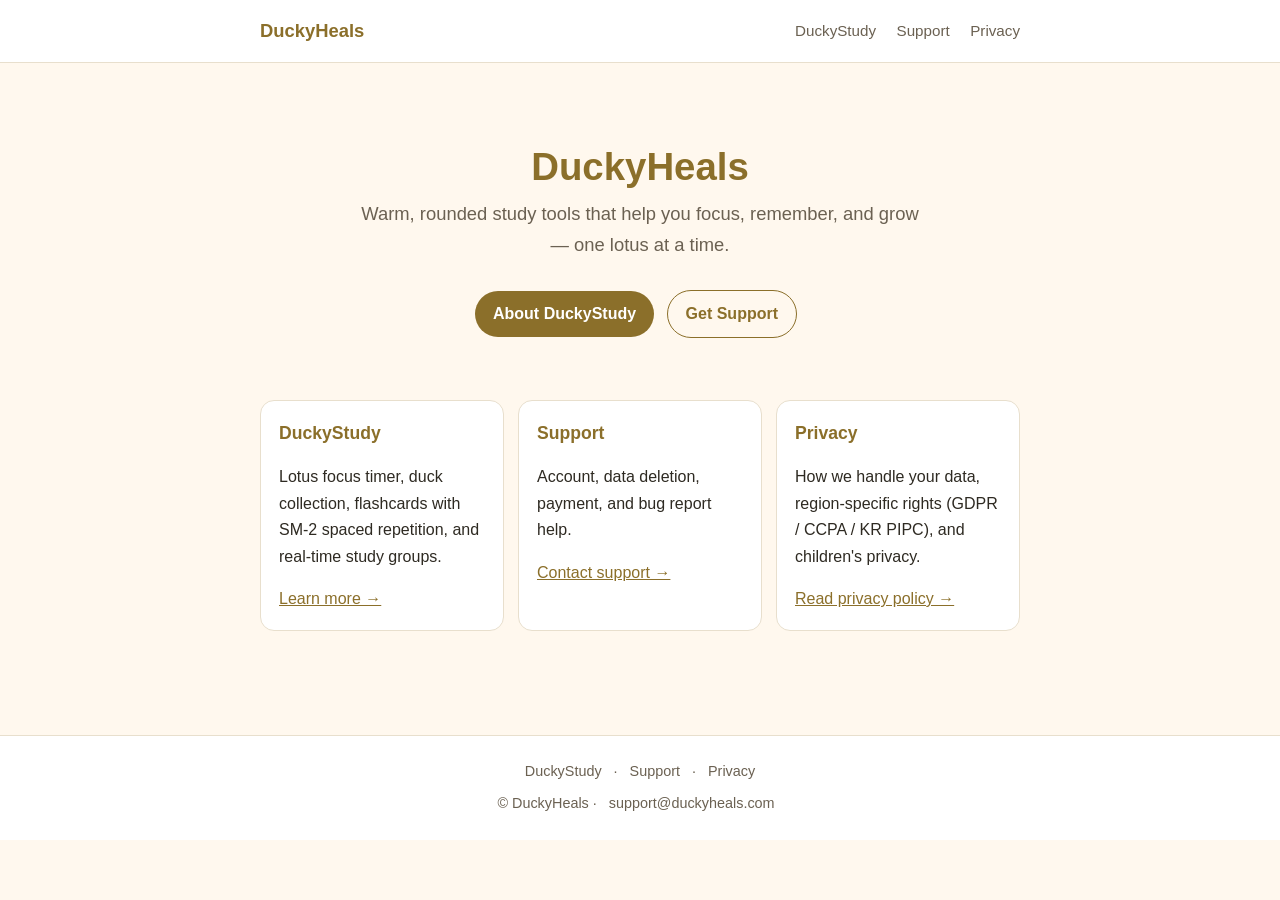
==== index.html @ 0af98d82 "feat: privacy policy + support + duckystudy marketing pages (iOS submission) Static pages for App St" ====
<!DOCTYPE html>
<html lang="en">
<head>
<meta charset="utf-8">
<meta name="viewport" content="width=device-width, initial-scale=1">
<title>DuckyHeals</title>
<meta name="description" content="DuckyHeals — DuckyStudy support, privacy, and product information.">
<link rel="stylesheet" href="/assets/style.css">
</head>
<body>
<header class="site">
  <div class="inner">
    <a class="brand" href="/">DuckyHeals</a>
    <nav>
      <a href="/duckystudy">DuckyStudy</a>
      <a href="/support">Support</a>
      <a href="/privacy">Privacy</a>
    </nav>
  </div>
</header>

<main class="container">
  <div class="hero">
    <h1>DuckyHeals</h1>
    <p class="tagline">Warm, rounded study tools that help you focus, remember, and grow — one lotus at a time.</p>
    <a class="btn" href="/duckystudy">About DuckyStudy</a>
    <a class="btn secondary" href="/support">Get Support</a>
  </div>

  <div class="features">
    <div class="feature">
      <h3>DuckyStudy</h3>
      <p>Lotus focus timer, duck collection, flashcards with SM-2 spaced repetition, and real-time study groups.</p>
      <a href="/duckystudy">Learn more &rarr;</a>
    </div>
    <div class="feature">
      <h3>Support</h3>
      <p>Account, data deletion, payment, and bug report help.</p>
      <a href="/support">Contact support &rarr;</a>
    </div>
    <div class="feature">
      <h3>Privacy</h3>
      <p>How we handle your data, region-specific rights (GDPR / CCPA / KR PIPC), and children's privacy.</p>
      <a href="/privacy">Read privacy policy &rarr;</a>
    </div>
  </div>
</main>

<footer class="site">
  <div>
    <a href="/duckystudy">DuckyStudy</a> ·
    <a href="/support">Support</a> ·
    <a href="/privacy">Privacy</a>
  </div>
  <div style="margin-top:8px;">&copy; DuckyHeals · <a href="mailto:support@duckyheals.com">support@duckyheals.com</a></div>
</footer>
</body>
</html>
---- assets/style.css ----
/* DuckyHeals CS site */
:root {
  --primary: #8B6F2A;
  --primary-dark: #6E561F;
  --bg: #FFF8EE;
  --card: #FFFFFF;
  --text: #2E2A22;
  --muted: #6B6152;
  --border: #E8DFCD;
}

* { box-sizing: border-box; }

html, body {
  margin: 0;
  padding: 0;
  background: var(--bg);
  color: var(--text);
  font-family: "Comfortaa", "Poppins", -apple-system, BlinkMacSystemFont, "Segoe UI", Roboto, sans-serif;
  line-height: 1.65;
  -webkit-font-smoothing: antialiased;
}

.container {
  max-width: 800px;
  margin: 0 auto;
  padding: 32px 20px 80px;
}

header.site {
  border-bottom: 1px solid var(--border);
  background: var(--card);
}
header.site .inner {
  max-width: 800px;
  margin: 0 auto;
  padding: 16px 20px;
  display: flex;
  align-items: center;
  justify-content: space-between;
  flex-wrap: wrap;
  gap: 12px;
}
header.site a.brand {
  font-weight: 700;
  color: var(--primary);
  text-decoration: none;
  font-size: 1.15rem;
}
header.site nav a {
  color: var(--muted);
  text-decoration: none;
  margin-left: 16px;
  font-size: 0.95rem;
}
header.site nav a:hover { color: var(--primary); }

h1 {
  color: var(--primary);
  font-size: 2rem;
  margin: 0 0 8px;
  line-height: 1.25;
}
h2 {
  color: var(--primary-dark);
  font-size: 1.35rem;
  margin: 32px 0 12px;
  line-height: 1.3;
}
h3 {
  font-size: 1.1rem;
  margin: 20px 0 8px;
  color: var(--text);
}
p, li { color: var(--text); }
.muted { color: var(--muted); font-size: 0.92rem; }

ul, ol { padding-left: 22px; }
li { margin: 4px 0; }

a { color: var(--primary); }

.card {
  background: var(--card);
  border: 1px solid var(--border);
  border-radius: 14px;
  padding: 20px 22px;
  margin: 16px 0;
}

.meta {
  font-size: 0.9rem;
  color: var(--muted);
  margin-bottom: 24px;
}

hr { border: none; border-top: 1px solid var(--border); margin: 32px 0; }

.faq-q { font-weight: 700; margin-top: 18px; }
.faq-a { margin-top: 4px; color: var(--muted); }

.btn {
  display: inline-block;
  background: var(--primary);
  color: #fff;
  padding: 10px 18px;
  border-radius: 999px;
  text-decoration: none;
  font-weight: 700;
  margin: 6px 8px 6px 0;
}
.btn.secondary { background: transparent; color: var(--primary); border: 1.5px solid var(--primary); }

footer.site {
  border-top: 1px solid var(--border);
  padding: 24px 20px;
  text-align: center;
  color: var(--muted);
  font-size: 0.9rem;
  background: var(--card);
}
footer.site a { color: var(--muted); text-decoration: none; margin: 0 8px; }
footer.site a:hover { color: var(--primary); }

.hero {
  padding: 48px 0 32px;
  text-align: center;
}
.hero h1 { font-size: 2.4rem; }
.hero p.tagline {
  font-size: 1.15rem;
  color: var(--muted);
  max-width: 560px;
  margin: 8px auto 24px;
}

.features {
  display: grid;
  grid-template-columns: repeat(auto-fit, minmax(240px, 1fr));
  gap: 14px;
  margin: 24px 0;
}
.feature {
  background: var(--card);
  border: 1px solid var(--border);
  border-radius: 14px;
  padding: 18px;
}
.feature h3 { margin-top: 0; color: var(--primary); }

table.plain {
  width: 100%;
  border-collapse: collapse;
  margin: 12px 0;
  font-size: 0.95rem;
}
table.plain th, table.plain td {
  border-bottom: 1px solid var(--border);
  padding: 8px 6px;
  text-align: left;
  vertical-align: top;
}
table.plain th { color: var(--muted); font-weight: 600; }

@media (max-width: 520px) {
  h1 { font-size: 1.7rem; }
  .hero h1 { font-size: 2rem; }
  header.site nav a { margin-left: 12px; font-size: 0.9rem; }
}
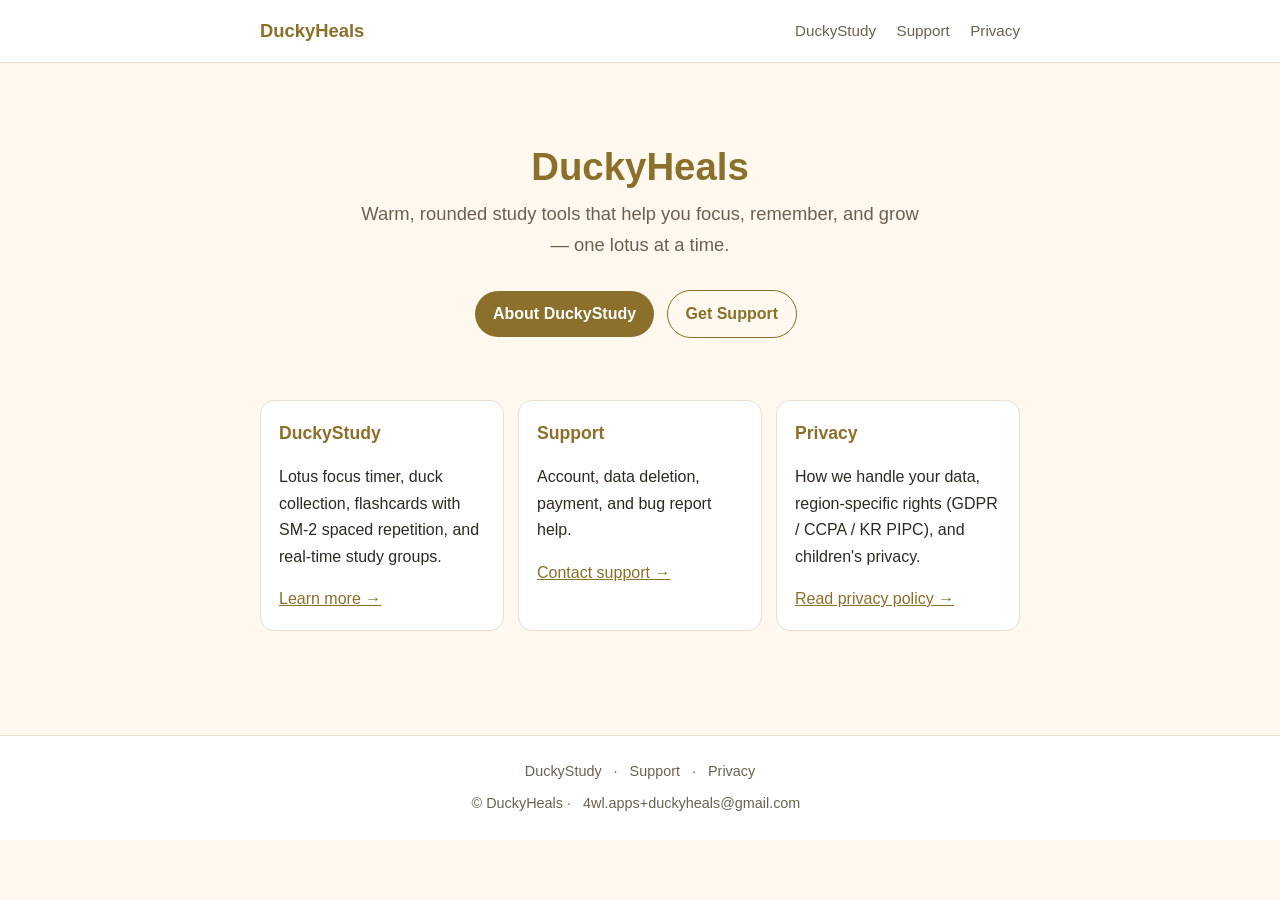
==== commit 75429753: "chore: update contact email to 4wl.apps+duckyheals@gmail.com" ====
--- a/index.html
+++ b/index.html
@@ -52,7 +52,7 @@
     <a href="/support">Support</a> ·
     <a href="/privacy">Privacy</a>
   </div>
-  <div style="margin-top:8px;">&copy; DuckyHeals · <a href="mailto:support@duckyheals.com">support@duckyheals.com</a></div>
+  <div style="margin-top:8px;">&copy; DuckyHeals · <a href="mailto:4wl.apps+duckyheals@gmail.com">4wl.apps+duckyheals@gmail.com</a></div>
 </footer>
 </body>
 </html>
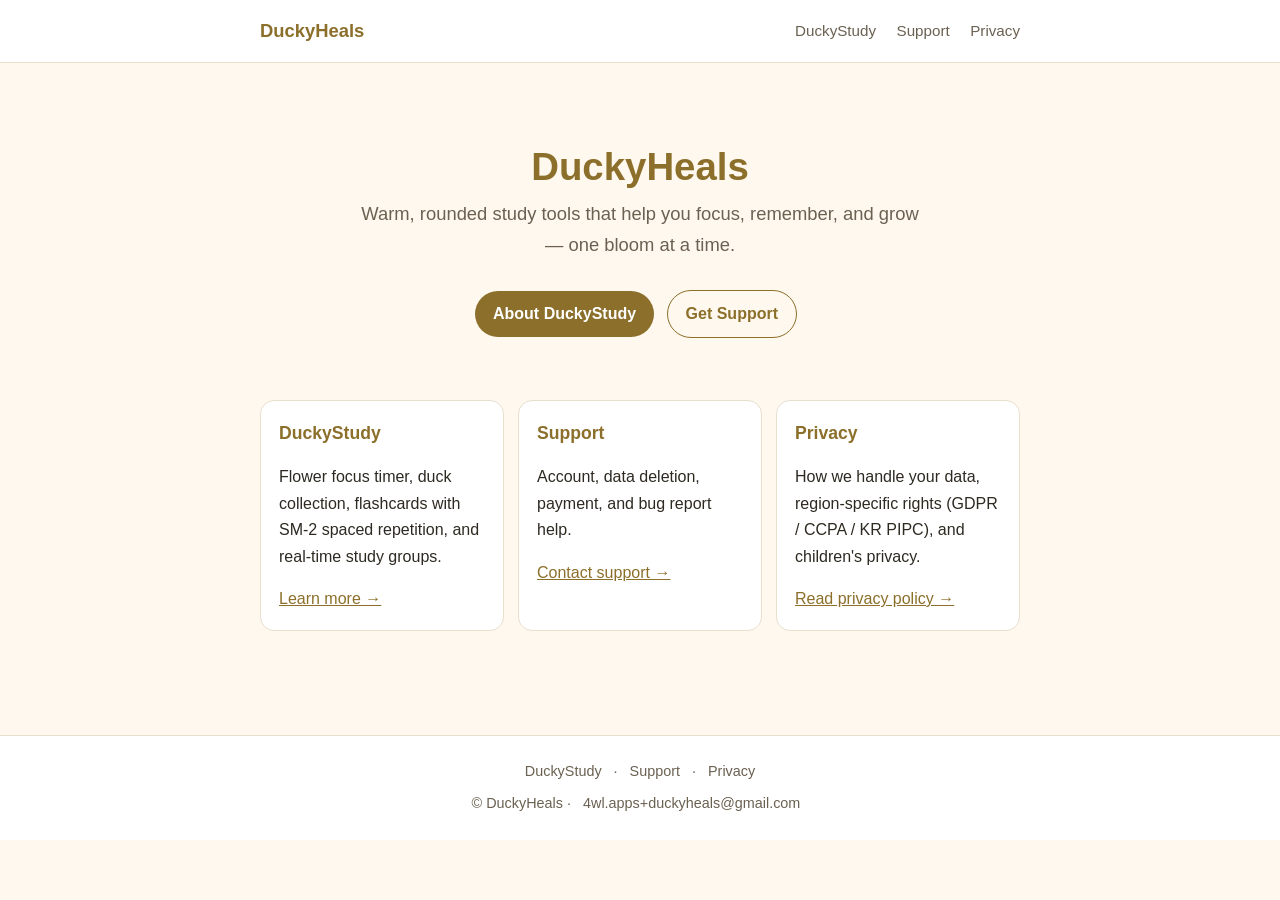
==== commit 2f9b3142: "chore(copy): remove "Lotus" from marketing pages Product rebrand: replace "Lotus" with generic "Flow" ====
--- a/index.html
+++ b/index.html
@@ -22,7 +22,7 @@
 <main class="container">
   <div class="hero">
     <h1>DuckyHeals</h1>
-    <p class="tagline">Warm, rounded study tools that help you focus, remember, and grow — one lotus at a time.</p>
+    <p class="tagline">Warm, rounded study tools that help you focus, remember, and grow — one bloom at a time.</p>
     <a class="btn" href="/duckystudy">About DuckyStudy</a>
     <a class="btn secondary" href="/support">Get Support</a>
   </div>
@@ -30,7 +30,7 @@
   <div class="features">
     <div class="feature">
       <h3>DuckyStudy</h3>
-      <p>Lotus focus timer, duck collection, flashcards with SM-2 spaced repetition, and real-time study groups.</p>
+      <p>Flower focus timer, duck collection, flashcards with SM-2 spaced repetition, and real-time study groups.</p>
       <a href="/duckystudy">Learn more &rarr;</a>
     </div>
     <div class="feature">
